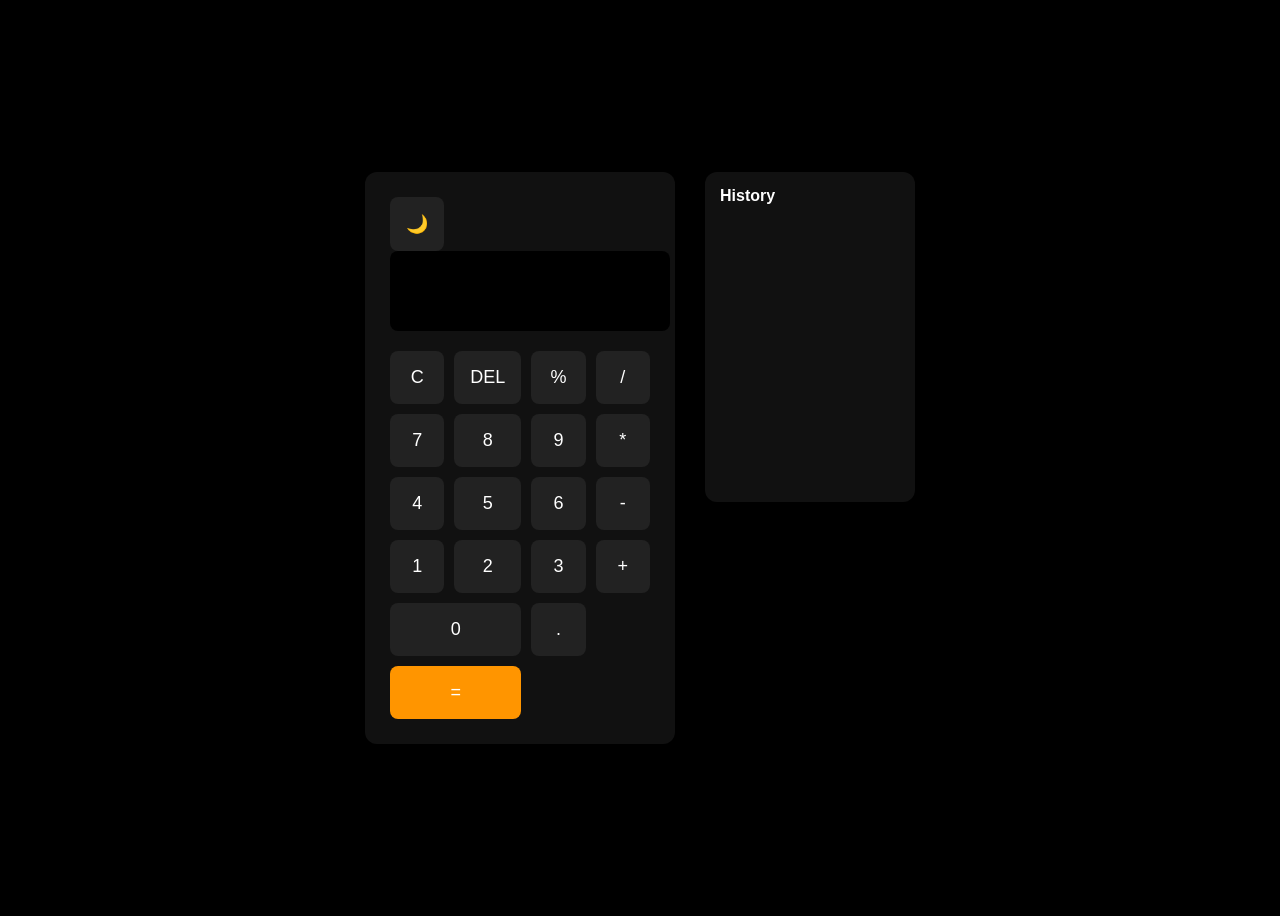
==== Task1_Calculatoor/index.html @ 0b151fb4 "initial commit for task 2" ====
<!DOCTYPE html>
<html lang="en">
<head>
<meta charset="UTF-8">
<title>Advanced Calculator</title>
<link rel="stylesheet" href="style.css">
</head>

<body>

<div class="container">

<div class="calculator">

<div class="top-bar">
<button onclick="toggleMode()">🌙</button>
</div>

<input type="text" id="display" disabled>

<div class="buttons">

<button onclick="clearDisplay()">C</button>
<button onclick="deleteLast()">DEL</button>
<button onclick="appendValue('%')">%</button>
<button onclick="appendValue('/')">/</button>

<button onclick="appendValue('7')">7</button>
<button onclick="appendValue('8')">8</button>
<button onclick="appendValue('9')">9</button>
<button onclick="appendValue('*')">*</button>

<button onclick="appendValue('4')">4</button>
<button onclick="appendValue('5')">5</button>
<button onclick="appendValue('6')">6</button>
<button onclick="appendValue('-')">-</button>

<button onclick="appendValue('1')">1</button>
<button onclick="appendValue('2')">2</button>
<button onclick="appendValue('3')">3</button>
<button onclick="appendValue('+')">+</button>

<button class="zero" onclick="appendValue('0')">0</button>
<button onclick="appendValue('.')">.</button>
<button class="equal" onclick="calculate()">=</button>

</div>

</div>

<div class="history">
<h3>History</h3>
<ul id="historyList"></ul>
</div>

</div>

<script src="script.js"></script>

</body>
</html>
---- Task1_Calculatoor/style.css ----
body{
font-family: Arial, sans-serif;
background:#000;
height:100vh;
display:flex;
justify-content:center;
align-items:center;
color:white;
}

.container{
display:flex;
gap:30px;
}

.calculator{
background:#111;
padding:25px;
border-radius:12px;
width:260px;
box-shadow:0 10px 25px rgba(0,0,0,0.6);
}

#display{
width:100%;
height:60px;
font-size:26px;
text-align:right;
margin-bottom:20px;
border:none;
border-radius:8px;
padding:10px;
background:#000;
color:white;
}

.buttons{
display:grid;
grid-template-columns:repeat(4,1fr);
gap:10px;
}

button{
padding:16px;
font-size:18px;
border:none;
border-radius:8px;
cursor:pointer;
background:#222;
color:white;
transition:0.2s;
}

button:hover{
background:#333;
}

.equal{
grid-column:span 2;
background:#ff9500;
color:white;
}

.equal:hover{
background:#ffad33;
}

.zero{
grid-column:span 2;
}

.history{
background:#111;
padding:15px;
border-radius:12px;
width:180px;
height:300px;
overflow:auto;
}

.history h3{
margin-top:0;
font-size:16px;
}

.history ul{
list-style:none;
padding:0;
}

.history li{
margin-bottom:6px;
font-size:14px;
color:#ccc;
}
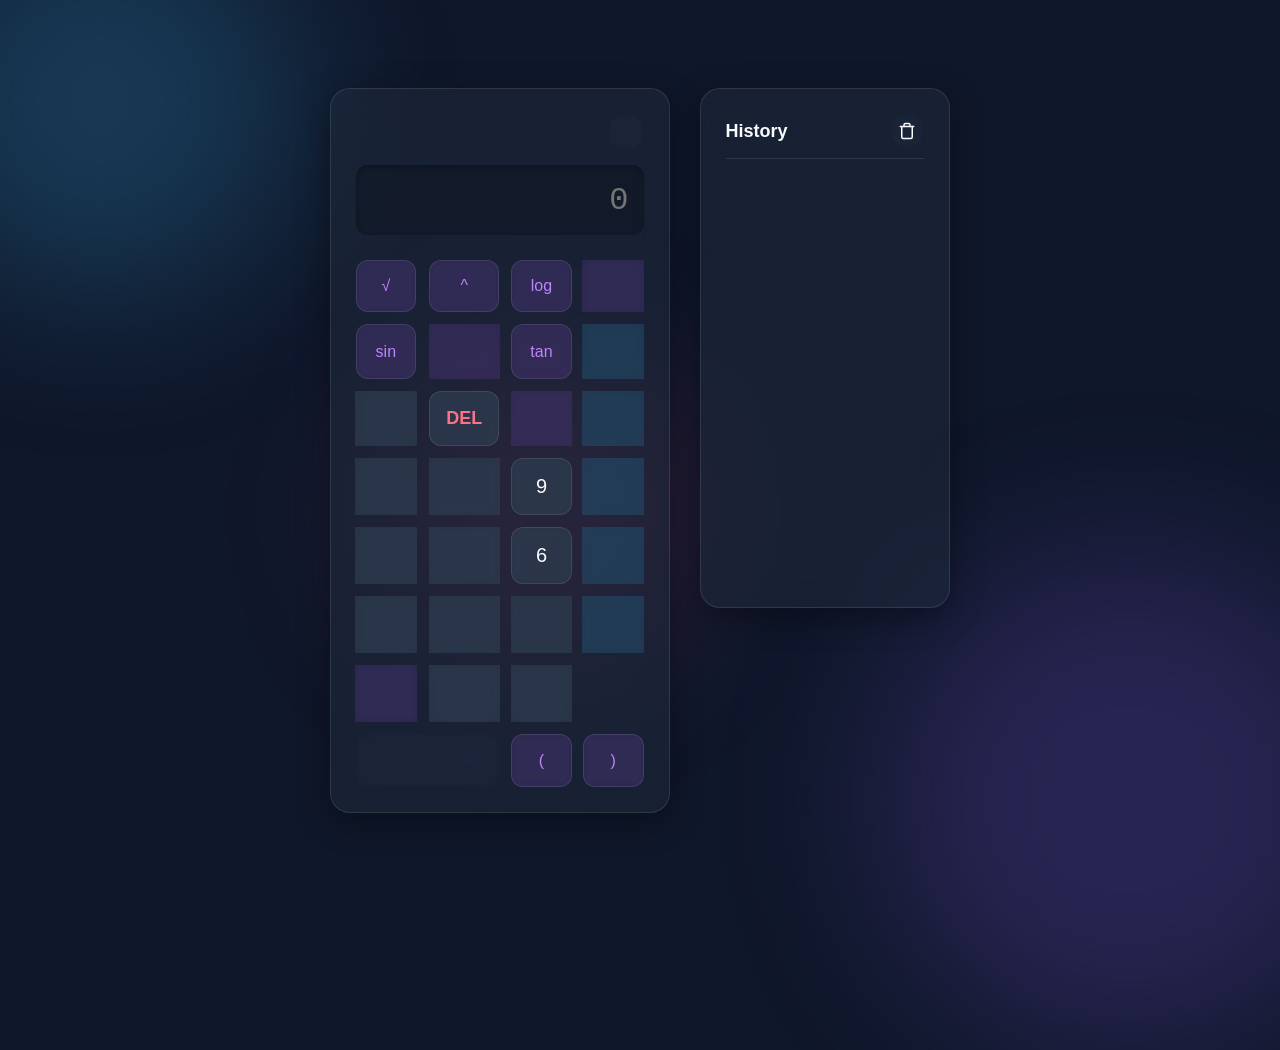
==== commit ebf8165c: "Improved calculator" ====
--- a/Task1_Calculatoor/index.html
+++ b/Task1_Calculatoor/index.html
@@ -1,61 +1,87 @@
 <!DOCTYPE html>
 <html lang="en">
 <head>
-<meta charset="UTF-8">
-<title>Advanced Calculator</title>
-<link rel="stylesheet" href="style.css">
+  <meta charset="UTF-8">
+  <meta name="viewport" content="width=device-width, initial-scale=1.0">
+  <title>Premium Scientific Calculator</title>
+  <link rel="stylesheet" href="style.css">
 </head>
+<body class="dark-theme">
+  <!-- Animated background elements -->
+  <div class="bg-shape shape1"></div>
+  <div class="bg-shape shape2"></div>
+  <div class="bg-shape shape3"></div>
 
-<body>
+  <div class="container">
+    <div class="calculator glass-panel">
+      <div class="top-bar">
+        <button id="theme-toggle" onclick="toggleMode()" title="Toggle Theme" class="icon-btn">
+          <svg class="icon-moon" xmlns="http://www.w3.org/2000/svg" width="20" height="20" viewBox="0 0 24 24" fill="none" stroke="currentColor" stroke-width="2" stroke-linecap="round" stroke-linejoin="round"><path d="M21 12.79A9 9 0 1 1 11.21 3 7 7 0 0 0 21 12.79z"></path></svg>
+          <svg class="icon-sun" xmlns="http://www.w3.org/2000/svg" width="20" height="20" viewBox="0 0 24 24" fill="none" stroke="currentColor" stroke-width="2" stroke-linecap="round" stroke-linejoin="round" style="display:none;"><circle cx="12" cy="12" r="5"></circle><line x1="12" y1="1" x2="12" y2="3"></line><line x1="12" y1="21" x2="12" y2="23"></line><line x1="4.22" y1="4.22" x2="5.64" y2="5.64"></line><line x1="18.36" y1="18.36" x2="19.78" y2="19.78"></line><line x1="1" y1="12" x2="3" y2="12"></line><line x1="21" y1="12" x2="23" y2="12"></line><line x1="4.22" y1="19.78" x2="5.64" y2="18.36"></line><line x1="18.36" y1="5.64" x2="19.78" y2="4.22"></line></svg>
+        </button>
+      </div>
 
-<div class="container">
+      <input type="text" id="display" disabled placeholder="0">
 
-<div class="calculator">
+      <div class="buttons">
+        <!-- Scientific Functions Row -->
+        <button class="func" onclick="appendFunction('sqrt(')">√</button>
+        <button class="func" onclick="appendValue('^')">^</button>
+        <button class="func" onclick="appendFunction('log10(')">log</button>
+        <button class="func" onclick="appendFunction('log(')">ln</button>
+        
+        <!-- Trigonometry Row -->
+        <button class="func" onclick="appendFunction('sin(')">sin</button>
+        <button class="func" onclick="appendFunction('cos(')">cos</button>
+        <button class="func" onclick="appendFunction('tan(')">tan</button>
+        <button class="op" onclick="appendValue('%')">%</button>
+        
+        <!-- Standard row 1 -->
+        <button class="action clear" onclick="clearDisplay()">C</button>
+        <button class="action" onclick="deleteLast()">DEL</button>
+        <button class="func" onclick="appendValue('pi')">π</button>
+        <button class="op" onclick="appendValue('/')">÷</button>
+        
+        <!-- Standard row 2 -->
+        <button class="num" onclick="appendValue('7')">7</button>
+        <button class="num" onclick="appendValue('8')">8</button>
+        <button class="num" onclick="appendValue('9')">9</button>
+        <button class="op" onclick="appendValue('*')">×</button>
+        
+        <!-- Standard row 3 -->
+        <button class="num" onclick="appendValue('4')">4</button>
+        <button class="num" onclick="appendValue('5')">5</button>
+        <button class="num" onclick="appendValue('6')">6</button>
+        <button class="op" onclick="appendValue('-')">−</button>
+        
+        <!-- Standard row 4 -->
+        <button class="num" onclick="appendValue('1')">1</button>
+        <button class="num" onclick="appendValue('2')">2</button>
+        <button class="num" onclick="appendValue('3')">3</button>
+        <button class="op" onclick="appendValue('+')">+</button>
+        
+        <!-- Standard row 5 -->
+        <button class="func" onclick="appendValue('e')">e</button>
+        <button class="num" onclick="appendValue('0')">0</button>
+        <button class="num" onclick="appendValue('.')">.</button>
+        <button class="equal" onclick="calculate()">=</button>
 
-<div class="top-bar">
-<button onclick="toggleMode()">🌙</button>
-</div>
+        <button class="func brackets" onclick="appendValue('(')">(</button>
+        <button class="func brackets" onclick="appendValue(')')">)</button>
+      </div>
+    </div>
 
-<input type="text" id="display" disabled>
+    <div class="history glass-panel">
+      <div class="history-header">
+        <h3>History</h3>
+        <button onclick="clearHistory()" class="icon-btn clear-history-btn" title="Clear History">
+          <svg xmlns="http://www.w3.org/2000/svg" width="18" height="18" viewBox="0 0 24 24" fill="none" stroke="currentColor" stroke-width="2" stroke-linecap="round" stroke-linejoin="round"><polyline points="3 6 5 6 21 6"></polyline><path d="M19 6v14a2 2 0 0 1-2 2H7a2 2 0 0 1-2-2V6m3 0V4a2 2 0 0 1 2-2h4a2 2 0 0 1 2 2v2"></path></svg>
+        </button>
+      </div>
+      <ul id="historyList"></ul>
+    </div>
+  </div>
 
-<div class="buttons">
-
-<button onclick="clearDisplay()">C</button>
-<button onclick="deleteLast()">DEL</button>
-<button onclick="appendValue('%')">%</button>
-<button onclick="appendValue('/')">/</button>
-
-<button onclick="appendValue('7')">7</button>
-<button onclick="appendValue('8')">8</button>
-<button onclick="appendValue('9')">9</button>
-<button onclick="appendValue('*')">*</button>
-
-<button onclick="appendValue('4')">4</button>
-<button onclick="appendValue('5')">5</button>
-<button onclick="appendValue('6')">6</button>
-<button onclick="appendValue('-')">-</button>
-
-<button onclick="appendValue('1')">1</button>
-<button onclick="appendValue('2')">2</button>
-<button onclick="appendValue('3')">3</button>
-<button onclick="appendValue('+')">+</button>
-
-<button class="zero" onclick="appendValue('0')">0</button>
-<button onclick="appendValue('.')">.</button>
-<button class="equal" onclick="calculate()">=</button>
-
-</div>
-
-</div>
-
-<div class="history">
-<h3>History</h3>
-<ul id="historyList"></ul>
-</div>
-
-</div>
-
-<script src="script.js"></script>
-
+  <script src="script.js"></script>
 </body>
 </html>
--- a/Task1_Calculatoor/style.css
+++ b/Task1_Calculatoor/style.css
@@ -1,95 +1,332 @@
-body{
-font-family: Arial, sans-serif;
-background:#000;
-height:100vh;
-display:flex;
-justify-content:center;
-align-items:center;
-color:white;
-}
-
-.container{
-display:flex;
-gap:30px;
-}
-
-.calculator{
-background:#111;
-padding:25px;
-border-radius:12px;
-width:260px;
-box-shadow:0 10px 25px rgba(0,0,0,0.6);
-}
-
-#display{
-width:100%;
-height:60px;
-font-size:26px;
-text-align:right;
-margin-bottom:20px;
-border:none;
-border-radius:8px;
-padding:10px;
-background:#000;
-color:white;
-}
-
-.buttons{
-display:grid;
-grid-template-columns:repeat(4,1fr);
-gap:10px;
-}
-
-button{
-padding:16px;
-font-size:18px;
-border:none;
-border-radius:8px;
-cursor:pointer;
-background:#222;
-color:white;
-transition:0.2s;
-}
-
-button:hover{
-background:#333;
-}
-
-.equal{
-grid-column:span 2;
-background:#ff9500;
-color:white;
-}
-
-.equal:hover{
-background:#ffad33;
-}
-
-.zero{
-grid-column:span 2;
-}
-
-.history{
-background:#111;
-padding:15px;
-border-radius:12px;
-width:180px;
-height:300px;
-overflow:auto;
-}
-
-.history h3{
-margin-top:0;
-font-size:16px;
-}
-
-.history ul{
-list-style:none;
-padding:0;
-}
-
-.history li{
-margin-bottom:6px;
-font-size:14px;
-color:#ccc;
+/* CSS Variables for Theming */
+:root {
+  --font-family: 'Inter', 'Segoe UI', Tahoma, Geneva, Verdana, sans-serif;
+  
+  /* Light Theme Colors */
+  --bg-color: #f0f4f8;
+  --glass-bg: rgba(255, 255, 255, 0.6);
+  --glass-border: rgba(255, 255, 255, 0.4);
+  --glass-shadow: 0 8px 32px 0 rgba(31, 38, 135, 0.1);
+  --text-primary: #2d3748;
+  --text-secondary: #4a5568;
+  
+  --btn-bg: rgba(255, 255, 255, 0.7);
+  --btn-hover: rgba(255, 255, 255, 0.9);
+  --btn-active: rgba(226, 232, 240, 0.9);
+  --btn-text: #2d3748;
+  
+  --op-btn-bg: rgba(237, 242, 247, 0.8);
+  --op-btn-text: #3182ce;
+  
+  --func-btn-bg: rgba(226, 232, 240, 0.6);
+  --func-btn-text: #805ad5;
+  
+  --equal-btn-bg: linear-gradient(135deg, #667eea 0%, #764ba2 100%);
+  --equal-btn-text: #ffffff;
+  
+  --clear-btn-text: #e53e3e;
+
+  /* Animated background shapes for Light Mode */
+  --shape1-color: rgba(102, 126, 234, 0.4);
+  --shape2-color: rgba(118, 75, 162, 0.4);
+  --shape3-color: rgba(237, 100, 166, 0.4);
+}
+
+body.dark-theme {
+  /* Dark Theme Colors */
+  --bg-color: #0f172a;
+  --glass-bg: rgba(30, 41, 59, 0.6);
+  --glass-border: rgba(255, 255, 255, 0.1);
+  --glass-shadow: 0 8px 32px 0 rgba(0, 0, 0, 0.37);
+  --text-primary: #f8fafc;
+  --text-secondary: #94a3b8;
+  
+  --btn-bg: rgba(51, 65, 85, 0.6);
+  --btn-hover: rgba(71, 85, 105, 0.8);
+  --btn-active: rgba(30, 41, 59, 0.9);
+  --btn-text: #f8fafc;
+  
+  --op-btn-bg: rgba(56, 189, 248, 0.15);
+  --op-btn-text: #38bdf8;
+  
+  --func-btn-bg: rgba(168, 85, 247, 0.15);
+  --func-btn-text: #c084fc;
+  
+  --equal-btn-bg: linear-gradient(135deg, #3b82f6 0%, #8b5cf6 100%);
+  --equal-btn-text: #ffffff;
+  
+  --clear-btn-text: #fb7185;
+
+  /* Animated background shapes for Dark Mode */
+  --shape1-color: rgba(56, 189, 248, 0.2);
+  --shape2-color: rgba(139, 92, 246, 0.2);
+  --shape3-color: rgba(236, 72, 153, 0.2);
+}
+
+/* Global Styles */
+* {
+  box-sizing: border-box;
+  margin: 0;
+  padding: 0;
+}
+
+body {
+  font-family: var(--font-family);
+  background: var(--bg-color);
+  color: var(--text-primary);
+  height: 100vh;
+  display: flex;
+  justify-content: center;
+  align-items: center;
+  transition: background 0.5s ease, color 0.5s ease;
+  overflow: hidden; /* For background shapes */
+  position: relative;
+}
+
+/* Animated Background Shapes */
+.bg-shape {
+  position: absolute;
+  border-radius: 50%;
+  filter: blur(80px);
+  z-index: -1;
+  animation: float 15s infinite ease-in-out alternate;
+}
+
+.shape1 {
+  width: 400px;
+  height: 400px;
+  background: var(--shape1-color);
+  top: -100px;
+  left: -100px;
+  animation-delay: 0s;
+}
+
+.shape2 {
+  width: 500px;
+  height: 500px;
+  background: var(--shape2-color);
+  bottom: -150px;
+  right: -100px;
+  animation-delay: -5s;
+}
+
+.shape3 {
+  width: 300px;
+  height: 300px;
+  background: var(--shape3-color);
+  top: 40%;
+  left: 30%;
+  animation-delay: -10s;
+}
+
+@keyframes float {
+  0% { transform: translate(0, 0) scale(1); }
+  50% { transform: translate(50px, -50px) scale(1.1); }
+  100% { transform: translate(-50px, 50px) scale(0.9); }
+}
+
+/* Container & Layout */
+.container {
+  display: flex;
+  gap: 30px;
+  z-index: 10;
+}
+
+@media (max-width: 768px) {
+  .container {
+    flex-direction: column;
+    align-items: center;
+  }
+}
+
+/* Glassmorphism Panel */
+.glass-panel {
+  background: var(--glass-bg);
+  backdrop-filter: blur(16px);
+  -webkit-backdrop-filter: blur(16px);
+  border: 1px solid var(--glass-border);
+  box-shadow: var(--glass-shadow);
+  border-radius: 20px;
+}
+
+/* Calculator Area */
+.calculator {
+  padding: 25px;
+  width: 340px; /* Wider for scientific buttons */
+}
+
+/* Top Bar */
+.top-bar {
+  display: flex;
+  justify-content: flex-end;
+  margin-bottom: 15px;
+}
+
+.icon-btn {
+  background: transparent;
+  border: none;
+  color: var(--text-primary);
+  cursor: pointer;
+  display: flex;
+  align-items: center;
+  justify-content: center;
+  padding: 8px;
+  border-radius: 50%;
+  transition: background 0.3s ease;
+}
+
+.icon-btn:hover {
+  background: var(--btn-hover);
+}
+
+/* Display */
+#display {
+  width: 100%;
+  height: 70px;
+  font-size: 32px;
+  text-align: right;
+  margin-bottom: 25px;
+  border: none;
+  border-radius: 12px;
+  padding: 10px 15px;
+  background: rgba(0, 0, 0, 0.05); /* Slight inset feel */
+  box-shadow: inset 0 2px 5px rgba(0,0,0,0.05);
+  color: var(--text-primary);
+  font-family: monospace;
+}
+.dark-theme #display {
+  background: rgba(0, 0, 0, 0.2);
+  box-shadow: inset 0 2px 5px rgba(0,0,0,0.3);
+}
+
+/* Buttons Grid */
+.buttons {
+  display: grid;
+  grid-template-columns: repeat(4, 1fr);
+  gap: 12px;
+}
+
+button {
+  padding: 16px;
+  font-size: 18px;
+  font-weight: 500;
+  border: 1px solid var(--glass-border);
+  border-radius: 12px;
+  cursor: pointer;
+  background: var(--btn-bg);
+  color: var(--btn-text);
+  transition: all 0.2s cubic-bezier(0.25, 0.46, 0.45, 0.94);
+  /* Subdued glass effect for buttons */
+  backdrop-filter: blur(4px);
+}
+
+button:hover {
+  background: var(--btn-hover);
+  transform: translateY(-2px);
+  box-shadow: 0 4px 10px rgba(0,0,0,0.1);
+}
+
+button:active {
+  background: var(--btn-active);
+  transform: translateY(0);
+}
+
+/* Specific Button Types */
+button.num {
+  font-size: 20px;
+}
+
+button.op {
+  background: var(--op-btn-bg);
+  color: var(--op-btn-text);
+  font-weight: 600;
+}
+
+button.func {
+  background: var(--func-btn-bg);
+  color: var(--func-btn-text);
+  font-size: 16px;
+}
+
+button.action {
+  color: var(--clear-btn-text);
+  font-weight: 600;
+}
+
+.equal {
+  grid-column: span 2;
+  background: var(--equal-btn-bg);
+  color: var(--equal-btn-text);
+  border: none;
+  font-weight: 700;
+}
+
+.equal:hover {
+  background: var(--equal-btn-bg);
+  filter: brightness(1.1);
+}
+
+.zero {
+  grid-column: span 2;
+}
+
+/* History Panel */
+.history {
+  padding: 25px;
+  width: 250px;
+  height: 520px;
+  display: flex;
+  flex-direction: column;
+}
+
+.history-header {
+  display: flex;
+  justify-content: space-between;
+  align-items: center;
+  margin-bottom: 15px;
+  padding-bottom: 10px;
+  border-bottom: 1px solid var(--glass-border);
+}
+
+.history h3 {
+  font-size: 18px;
+  font-weight: 600;
+  color: var(--text-primary);
+}
+
+.history ul {
+  list-style: none;
+  overflow-y: auto;
+  flex-grow: 1;
+  padding-right: 5px;
+}
+
+/* Custom Scrollbar for History */
+.history ul::-webkit-scrollbar {
+  width: 6px;
+}
+.history ul::-webkit-scrollbar-track {
+  background: transparent;
+}
+.history ul::-webkit-scrollbar-thumb {
+  background: var(--glass-border);
+  border-radius: 10px;
+}
+
+.history li {
+  margin-bottom: 10px;
+  padding: 10px;
+  font-size: 14px;
+  color: var(--text-secondary);
+  background: var(--btn-bg);
+  border-radius: 8px;
+  cursor: pointer;
+  transition: all 0.2s ease;
+  word-break: break-all;
+}
+
+.history li:hover {
+  background: var(--btn-hover);
+  color: var(--text-primary);
+  transform: translateX(2px);
 }
